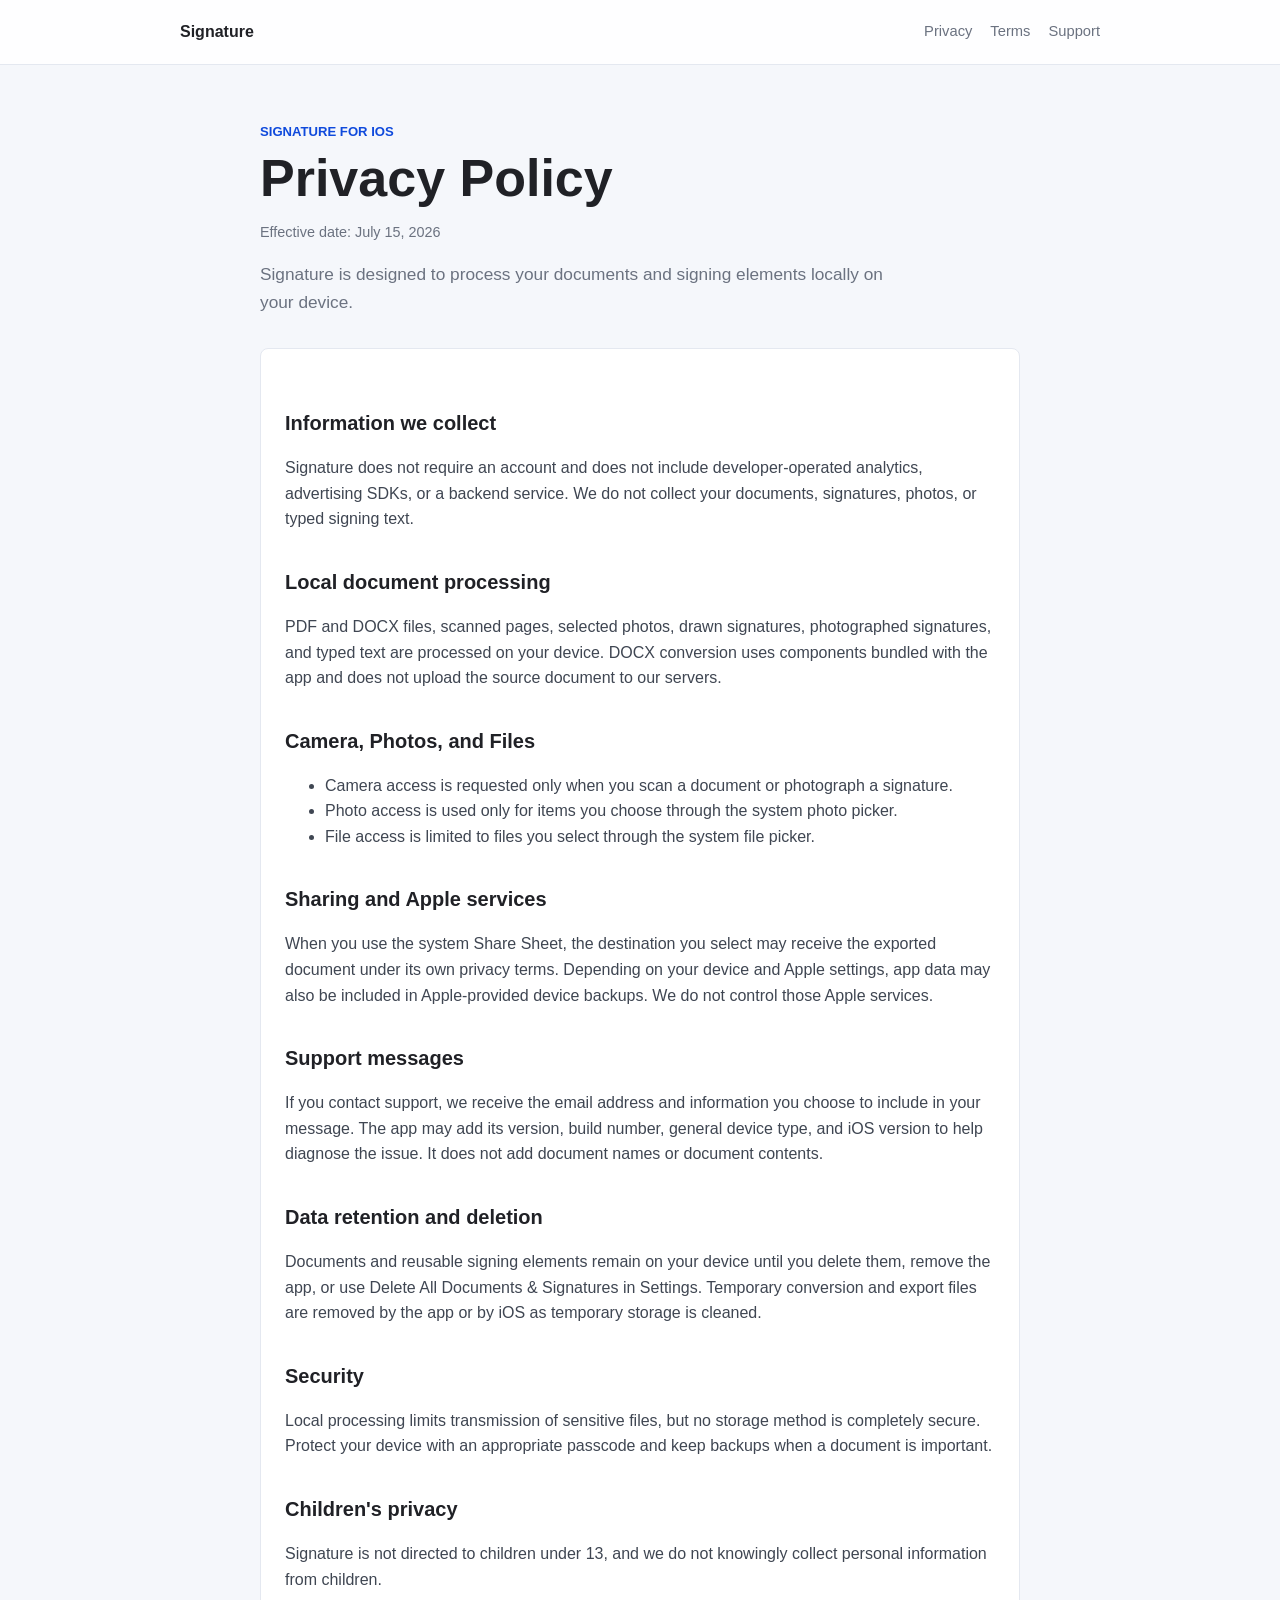
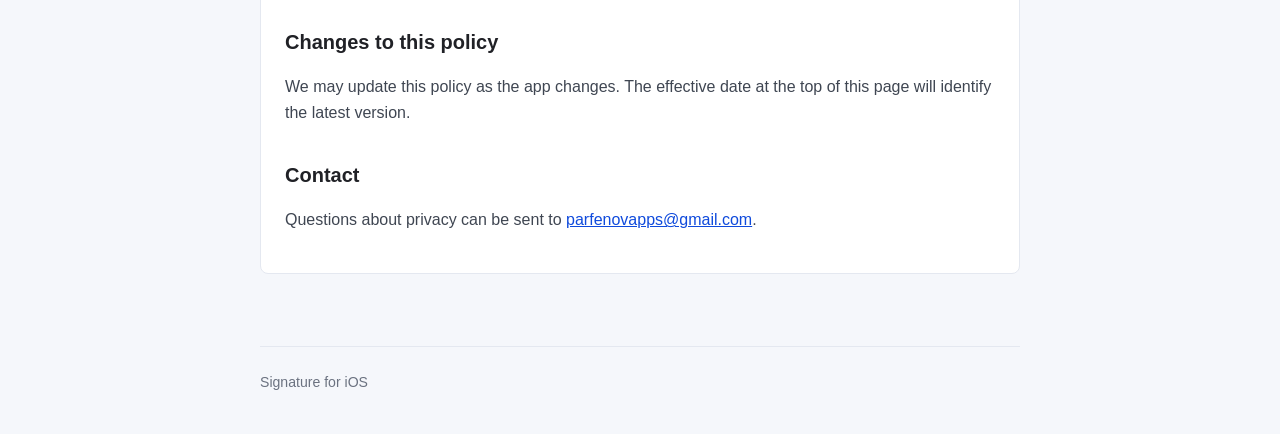
==== privacy.html @ 5070d1c7 "Add Signature legal and support pages" ====
<!doctype html>
<html lang="en">
<head>
  <meta charset="utf-8">
  <meta name="viewport" content="width=device-width, initial-scale=1">
  <meta name="description" content="Privacy Policy for the Signature iOS app.">
  <title>Privacy Policy - Signature</title>
  <link rel="stylesheet" href="styles.css">
</head>
<body>
  <header class="site-header">
    <nav class="nav" aria-label="Main navigation">
      <a class="brand" href="index.html">Signature</a>
      <div class="nav-links">
        <a href="privacy.html" aria-current="page">Privacy</a>
        <a href="terms.html">Terms</a>
        <a href="support.html">Support</a>
      </div>
    </nav>
  </header>
  <main>
    <section class="hero">
      <div class="eyebrow">Signature for iOS</div>
      <h1>Privacy Policy</h1>
      <p class="updated">Effective date: July 15, 2026</p>
      <p class="lead">Signature is designed to process your documents and signing elements locally on your device.</p>
    </section>

    <section class="panel">
      <h2>Information we collect</h2>
      <p>Signature does not require an account and does not include developer-operated analytics, advertising SDKs, or a backend service. We do not collect your documents, signatures, photos, or typed signing text.</p>

      <h2>Local document processing</h2>
      <p>PDF and DOCX files, scanned pages, selected photos, drawn signatures, photographed signatures, and typed text are processed on your device. DOCX conversion uses components bundled with the app and does not upload the source document to our servers.</p>

      <h2>Camera, Photos, and Files</h2>
      <ul>
        <li>Camera access is requested only when you scan a document or photograph a signature.</li>
        <li>Photo access is used only for items you choose through the system photo picker.</li>
        <li>File access is limited to files you select through the system file picker.</li>
      </ul>

      <h2>Sharing and Apple services</h2>
      <p>When you use the system Share Sheet, the destination you select may receive the exported document under its own privacy terms. Depending on your device and Apple settings, app data may also be included in Apple-provided device backups. We do not control those Apple services.</p>

      <h2>Support messages</h2>
      <p>If you contact support, we receive the email address and information you choose to include in your message. The app may add its version, build number, general device type, and iOS version to help diagnose the issue. It does not add document names or document contents.</p>

      <h2>Data retention and deletion</h2>
      <p>Documents and reusable signing elements remain on your device until you delete them, remove the app, or use Delete All Documents &amp; Signatures in Settings. Temporary conversion and export files are removed by the app or by iOS as temporary storage is cleaned.</p>

      <h2>Security</h2>
      <p>Local processing limits transmission of sensitive files, but no storage method is completely secure. Protect your device with an appropriate passcode and keep backups when a document is important.</p>

      <h2>Children's privacy</h2>
      <p>Signature is not directed to children under 13, and we do not knowingly collect personal information from children.</p>

      <h2>Changes to this policy</h2>
      <p>We may update this policy as the app changes. The effective date at the top of this page will identify the latest version.</p>

      <h2>Contact</h2>
      <p>Questions about privacy can be sent to <a href="mailto:parfenovapps@gmail.com?subject=Signature%20Privacy">parfenovapps@gmail.com</a>.</p>
    </section>
  </main>
  <footer>Signature for iOS</footer>
</body>
</html>
---- styles.css ----
:root {
  color-scheme: light;
  --ink: #0f4adc;
  --graphite: #202126;
  --muted: #6b7280;
  --background: #f5f7fb;
  --paper: #ffffff;
  --line: #e4e8f0;
}

* {
  box-sizing: border-box;
}

html {
  font-family: -apple-system, BlinkMacSystemFont, "Segoe UI", sans-serif;
  line-height: 1.6;
  color: var(--graphite);
  background: var(--background);
}

body {
  margin: 0;
}

a {
  color: var(--ink);
}

.site-header {
  border-bottom: 1px solid var(--line);
  background: rgba(255, 255, 255, 0.94);
}

.nav {
  width: min(920px, calc(100% - 32px));
  min-height: 64px;
  margin: 0 auto;
  display: flex;
  align-items: center;
  justify-content: space-between;
  gap: 24px;
}

.brand {
  color: var(--graphite);
  font-weight: 750;
  text-decoration: none;
}

.nav-links {
  display: flex;
  flex-wrap: wrap;
  gap: 18px;
}

.nav-links a {
  color: var(--muted);
  font-size: 0.92rem;
  text-decoration: none;
}

.nav-links a:hover,
.nav-links a:focus-visible {
  color: var(--ink);
}

main {
  width: min(760px, calc(100% - 32px));
  margin: 56px auto 72px;
}

.hero {
  margin-bottom: 32px;
}

.eyebrow {
  color: var(--ink);
  font-size: 0.82rem;
  font-weight: 700;
  text-transform: uppercase;
}

h1 {
  margin: 8px 0 12px;
  font-size: clamp(2rem, 7vw, 3.25rem);
  line-height: 1.08;
  letter-spacing: 0;
}

h2 {
  margin: 34px 0 10px;
  font-size: 1.25rem;
  letter-spacing: 0;
}

p,
li {
  color: #3f4652;
}

.lead {
  max-width: 650px;
  color: var(--muted);
  font-size: 1.08rem;
}

.updated {
  color: var(--muted);
  font-size: 0.9rem;
}

.panel {
  padding: 24px;
  border: 1px solid var(--line);
  border-radius: 8px;
  background: var(--paper);
}

.link-list {
  display: grid;
  gap: 12px;
  margin-top: 24px;
}

.link-list a {
  padding: 16px 18px;
  border: 1px solid var(--line);
  border-radius: 8px;
  color: var(--graphite);
  font-weight: 650;
  text-decoration: none;
  background: var(--paper);
}

.link-list a:hover,
.link-list a:focus-visible {
  border-color: var(--ink);
  color: var(--ink);
}

footer {
  width: min(760px, calc(100% - 32px));
  margin: 0 auto;
  padding: 24px 0 40px;
  border-top: 1px solid var(--line);
  color: var(--muted);
  font-size: 0.88rem;
}

@media (max-width: 620px) {
  .nav {
    padding: 14px 0;
    align-items: flex-start;
    flex-direction: column;
    gap: 8px;
  }

  main {
    margin-top: 38px;
  }

  .panel {
    padding: 20px;
  }
}
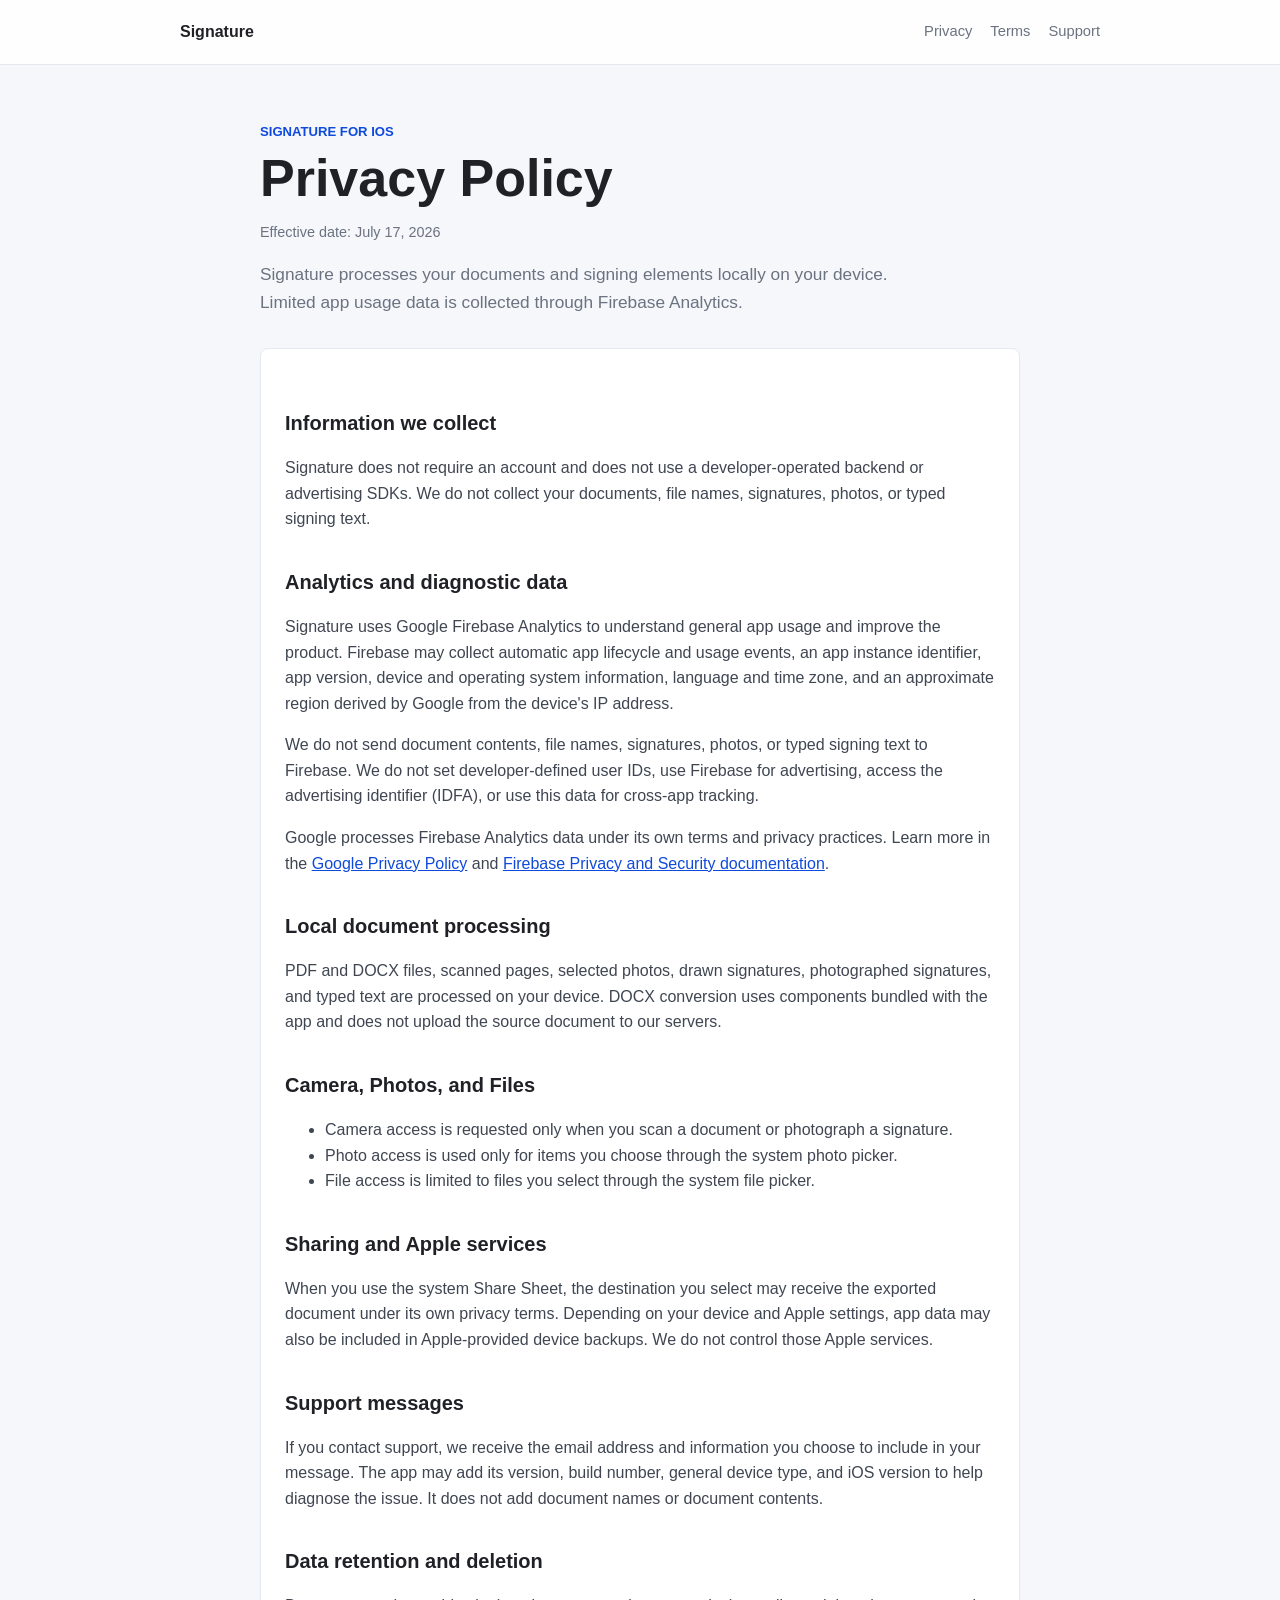
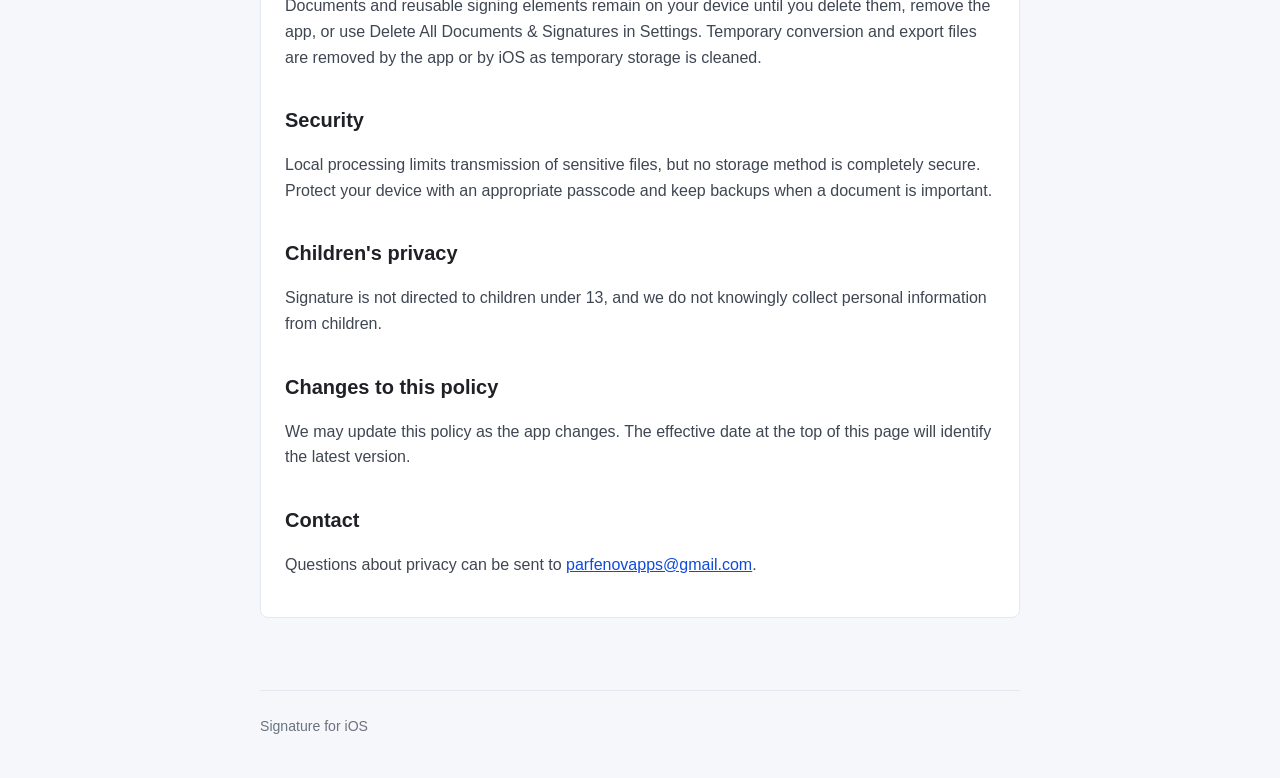
==== commit 9956a5e2: "Update privacy policy for Firebase Analytics" ====
--- a/privacy.html
+++ b/privacy.html
@@ -22,13 +22,18 @@
     <section class="hero">
       <div class="eyebrow">Signature for iOS</div>
       <h1>Privacy Policy</h1>
-      <p class="updated">Effective date: July 15, 2026</p>
-      <p class="lead">Signature is designed to process your documents and signing elements locally on your device.</p>
+      <p class="updated">Effective date: July 17, 2026</p>
+      <p class="lead">Signature processes your documents and signing elements locally on your device. Limited app usage data is collected through Firebase Analytics.</p>
     </section>
 
     <section class="panel">
       <h2>Information we collect</h2>
-      <p>Signature does not require an account and does not include developer-operated analytics, advertising SDKs, or a backend service. We do not collect your documents, signatures, photos, or typed signing text.</p>
+      <p>Signature does not require an account and does not use a developer-operated backend or advertising SDKs. We do not collect your documents, file names, signatures, photos, or typed signing text.</p>
+
+      <h2>Analytics and diagnostic data</h2>
+      <p>Signature uses Google Firebase Analytics to understand general app usage and improve the product. Firebase may collect automatic app lifecycle and usage events, an app instance identifier, app version, device and operating system information, language and time zone, and an approximate region derived by Google from the device's IP address.</p>
+      <p>We do not send document contents, file names, signatures, photos, or typed signing text to Firebase. We do not set developer-defined user IDs, use Firebase for advertising, access the advertising identifier (IDFA), or use this data for cross-app tracking.</p>
+      <p>Google processes Firebase Analytics data under its own terms and privacy practices. Learn more in the <a href="https://policies.google.com/privacy">Google Privacy Policy</a> and <a href="https://firebase.google.com/support/privacy">Firebase Privacy and Security documentation</a>.</p>
 
       <h2>Local document processing</h2>
       <p>PDF and DOCX files, scanned pages, selected photos, drawn signatures, photographed signatures, and typed text are processed on your device. DOCX conversion uses components bundled with the app and does not upload the source document to our servers.</p>
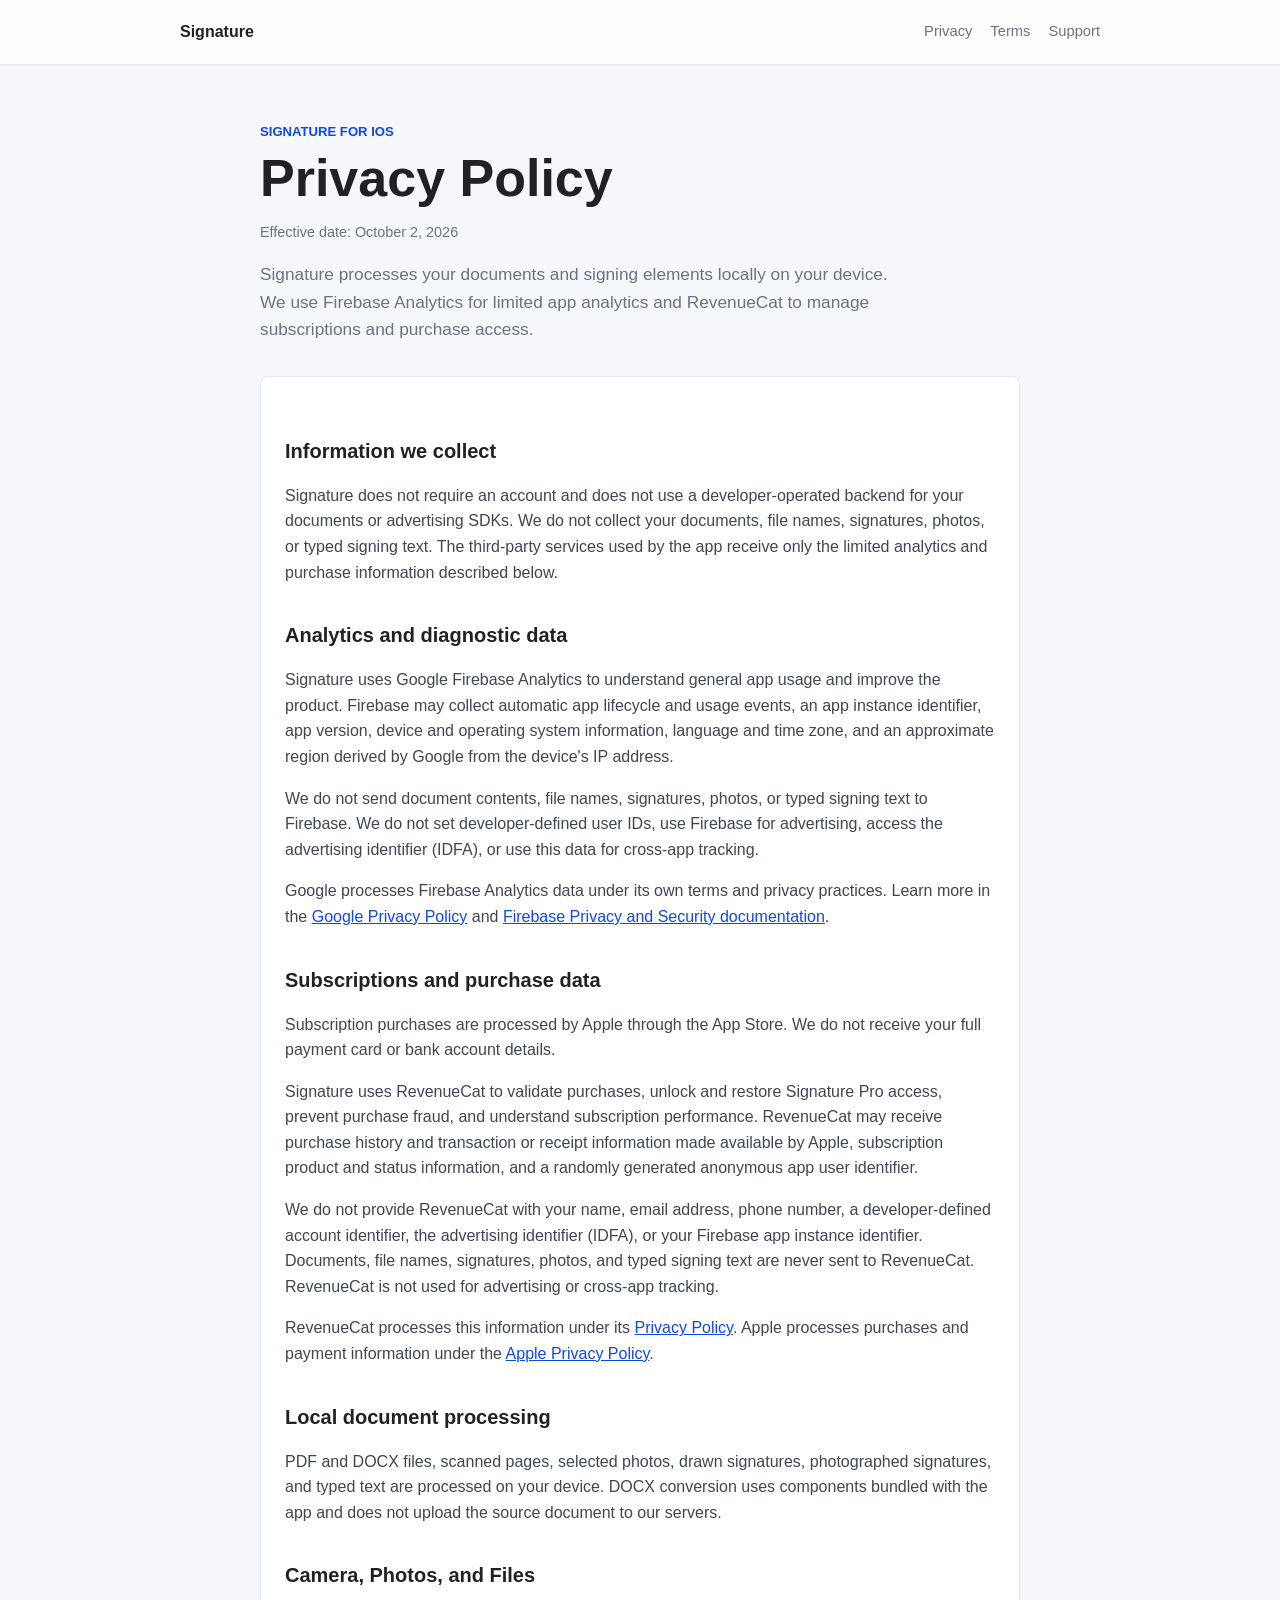
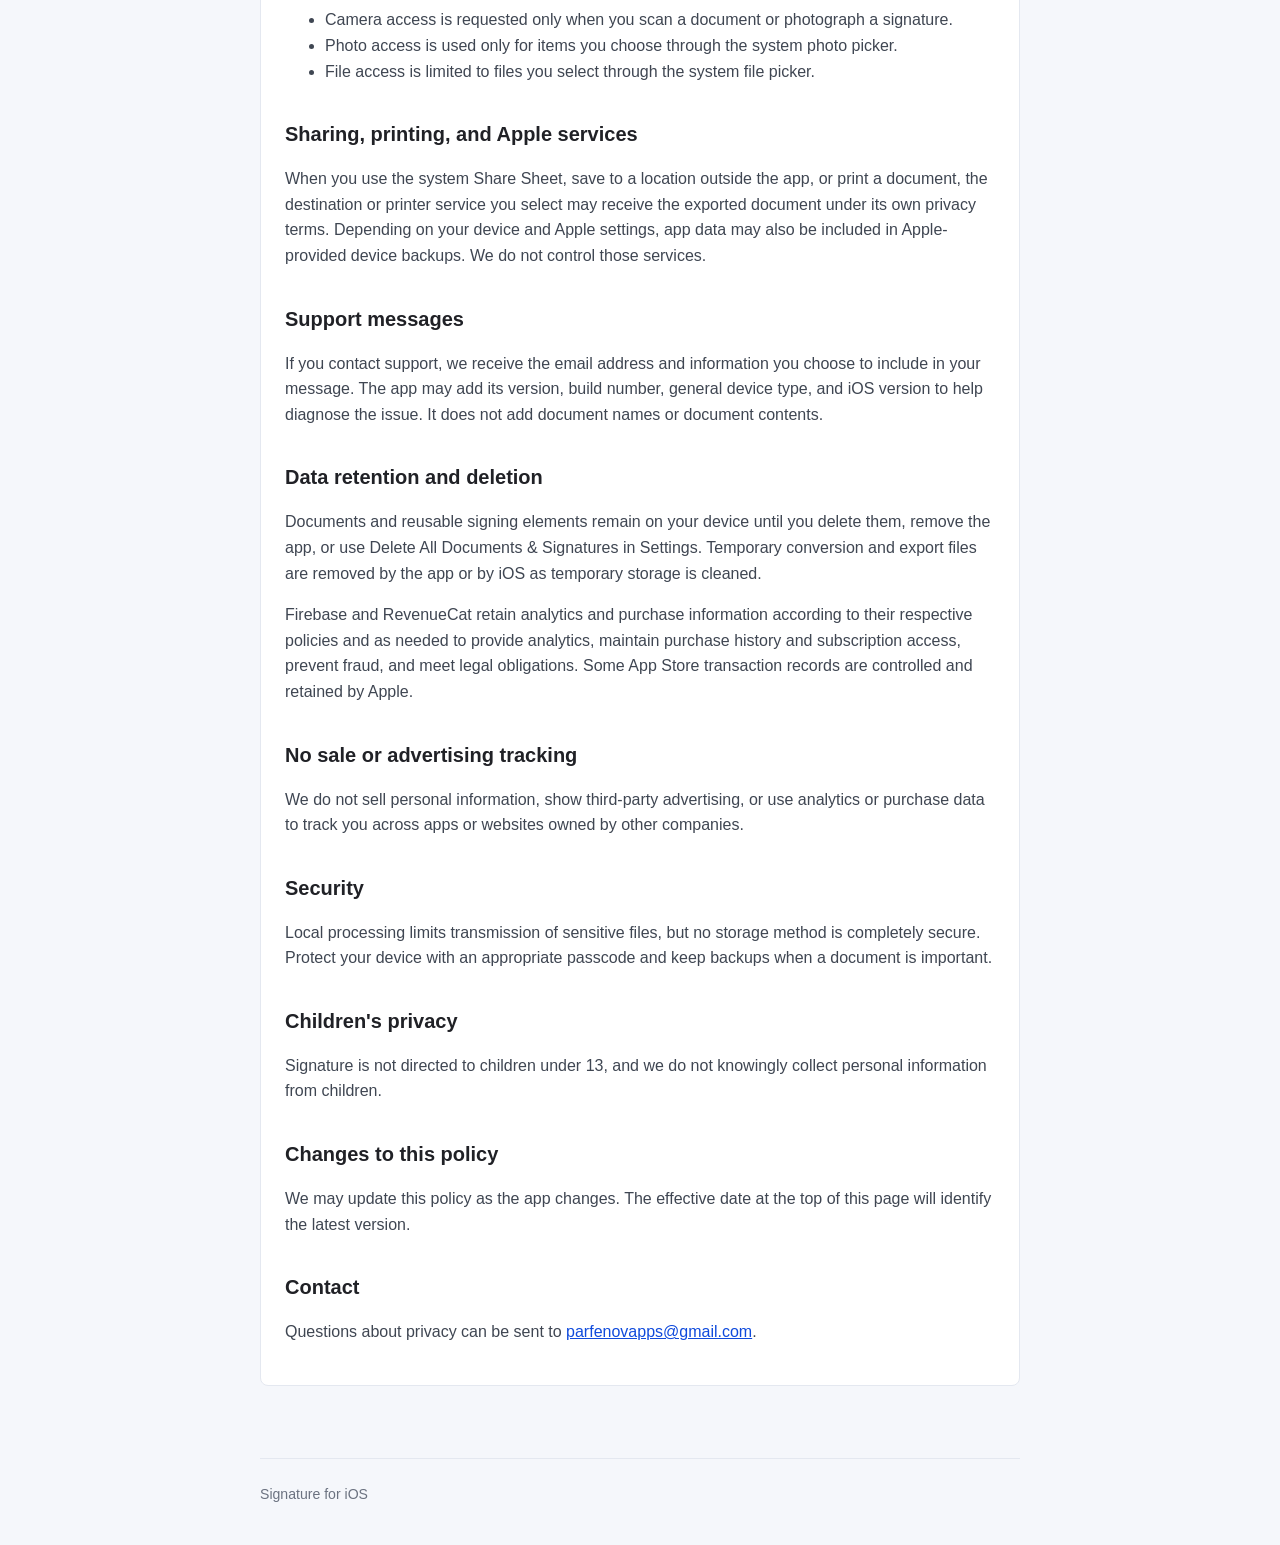
==== commit 0a6b4fb6: "Обновлены Privacy Policy и Terms для подписок" ====
--- a/privacy.html
+++ b/privacy.html
@@ -22,18 +22,24 @@
     <section class="hero">
       <div class="eyebrow">Signature for iOS</div>
       <h1>Privacy Policy</h1>
-      <p class="updated">Effective date: July 17, 2026</p>
-      <p class="lead">Signature processes your documents and signing elements locally on your device. Limited app usage data is collected through Firebase Analytics.</p>
+      <p class="updated">Effective date: October 2, 2026</p>
+      <p class="lead">Signature processes your documents and signing elements locally on your device. We use Firebase Analytics for limited app analytics and RevenueCat to manage subscriptions and purchase access.</p>
     </section>
 
     <section class="panel">
       <h2>Information we collect</h2>
-      <p>Signature does not require an account and does not use a developer-operated backend or advertising SDKs. We do not collect your documents, file names, signatures, photos, or typed signing text.</p>
+      <p>Signature does not require an account and does not use a developer-operated backend for your documents or advertising SDKs. We do not collect your documents, file names, signatures, photos, or typed signing text. The third-party services used by the app receive only the limited analytics and purchase information described below.</p>
 
       <h2>Analytics and diagnostic data</h2>
       <p>Signature uses Google Firebase Analytics to understand general app usage and improve the product. Firebase may collect automatic app lifecycle and usage events, an app instance identifier, app version, device and operating system information, language and time zone, and an approximate region derived by Google from the device's IP address.</p>
       <p>We do not send document contents, file names, signatures, photos, or typed signing text to Firebase. We do not set developer-defined user IDs, use Firebase for advertising, access the advertising identifier (IDFA), or use this data for cross-app tracking.</p>
       <p>Google processes Firebase Analytics data under its own terms and privacy practices. Learn more in the <a href="https://policies.google.com/privacy">Google Privacy Policy</a> and <a href="https://firebase.google.com/support/privacy">Firebase Privacy and Security documentation</a>.</p>
+
+      <h2>Subscriptions and purchase data</h2>
+      <p>Subscription purchases are processed by Apple through the App Store. We do not receive your full payment card or bank account details.</p>
+      <p>Signature uses RevenueCat to validate purchases, unlock and restore Signature Pro access, prevent purchase fraud, and understand subscription performance. RevenueCat may receive purchase history and transaction or receipt information made available by Apple, subscription product and status information, and a randomly generated anonymous app user identifier.</p>
+      <p>We do not provide RevenueCat with your name, email address, phone number, a developer-defined account identifier, the advertising identifier (IDFA), or your Firebase app instance identifier. Documents, file names, signatures, photos, and typed signing text are never sent to RevenueCat. RevenueCat is not used for advertising or cross-app tracking.</p>
+      <p>RevenueCat processes this information under its <a href="https://www.revenuecat.com/privacy-policy/">Privacy Policy</a>. Apple processes purchases and payment information under the <a href="https://www.apple.com/legal/privacy/">Apple Privacy Policy</a>.</p>
 
       <h2>Local document processing</h2>
       <p>PDF and DOCX files, scanned pages, selected photos, drawn signatures, photographed signatures, and typed text are processed on your device. DOCX conversion uses components bundled with the app and does not upload the source document to our servers.</p>
@@ -45,14 +51,18 @@
         <li>File access is limited to files you select through the system file picker.</li>
       </ul>
 
-      <h2>Sharing and Apple services</h2>
-      <p>When you use the system Share Sheet, the destination you select may receive the exported document under its own privacy terms. Depending on your device and Apple settings, app data may also be included in Apple-provided device backups. We do not control those Apple services.</p>
+      <h2>Sharing, printing, and Apple services</h2>
+      <p>When you use the system Share Sheet, save to a location outside the app, or print a document, the destination or printer service you select may receive the exported document under its own privacy terms. Depending on your device and Apple settings, app data may also be included in Apple-provided device backups. We do not control those services.</p>
 
       <h2>Support messages</h2>
       <p>If you contact support, we receive the email address and information you choose to include in your message. The app may add its version, build number, general device type, and iOS version to help diagnose the issue. It does not add document names or document contents.</p>
 
       <h2>Data retention and deletion</h2>
       <p>Documents and reusable signing elements remain on your device until you delete them, remove the app, or use Delete All Documents &amp; Signatures in Settings. Temporary conversion and export files are removed by the app or by iOS as temporary storage is cleaned.</p>
+      <p>Firebase and RevenueCat retain analytics and purchase information according to their respective policies and as needed to provide analytics, maintain purchase history and subscription access, prevent fraud, and meet legal obligations. Some App Store transaction records are controlled and retained by Apple.</p>
+
+      <h2>No sale or advertising tracking</h2>
+      <p>We do not sell personal information, show third-party advertising, or use analytics or purchase data to track you across apps or websites owned by other companies.</p>
 
       <h2>Security</h2>
       <p>Local processing limits transmission of sensitive files, but no storage method is completely secure. Protect your device with an appropriate passcode and keep backups when a document is important.</p>
